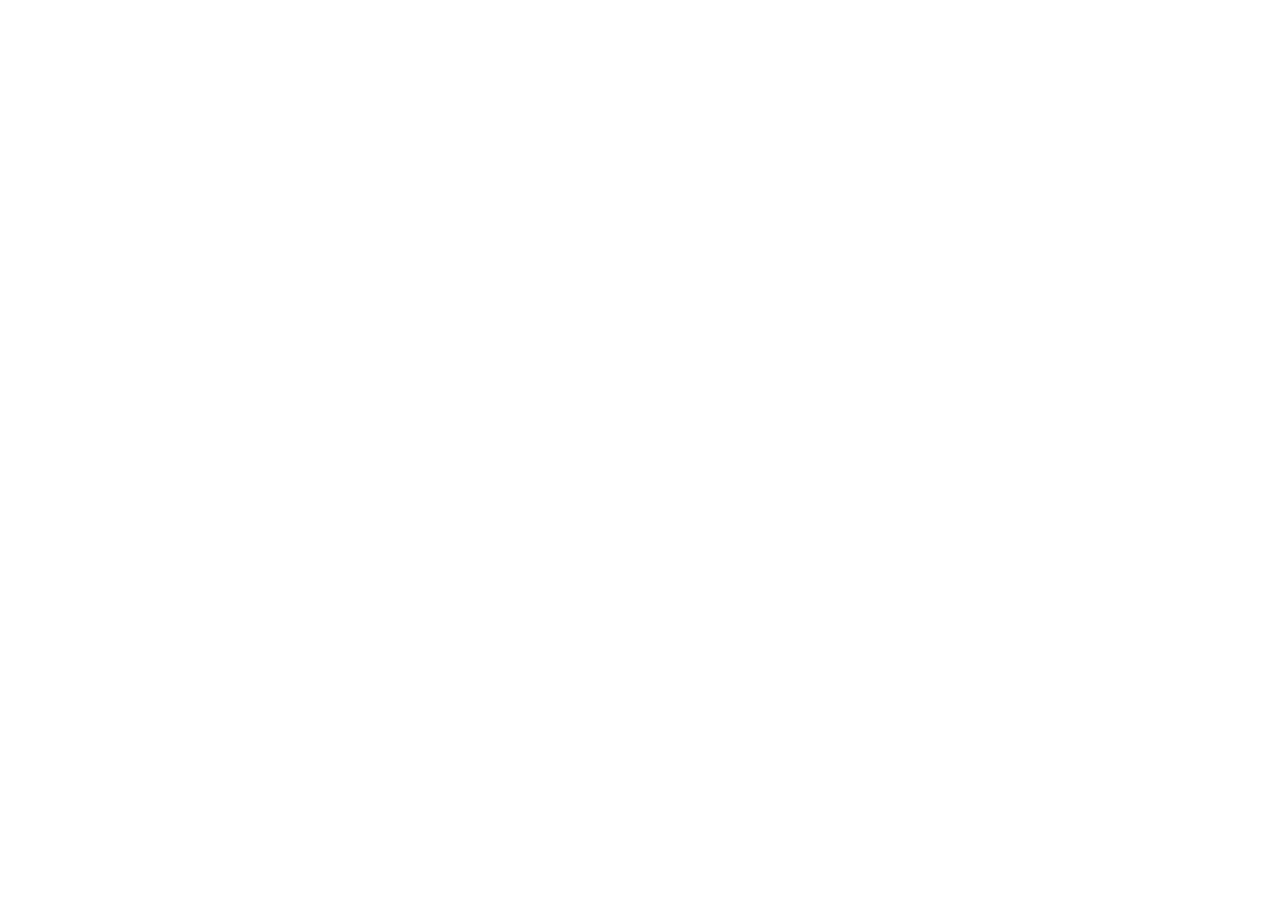
==== index.html @ 5be26786 "Create index.html" ====
<!DOCTYPE html>
<html lang="en">
<head>
  <meta charset="UTF-8" />
  <meta name="viewport" content="width=device-width, initial-scale=1.0" />
  <title>Pharmacy Nexus</title>
  <link rel="preconnect" href="https://fonts.googleapis.com">
  <link rel="preconnect" href="https://fonts.gstatic.com" crossorigin>
  <link href="https://fonts.googleapis.com/css2?family=Manrope:wght@400;500;600;700;800&family=Inter:wght@400;500;600;700&display=swap" rel="stylesheet">
  <link rel="stylesheet" href="./editorial-theme.css" />
</head>
<body data-page="home">
  <div id="site-shell"></div>
  <script src="./app.js"></script>
</body>
</html>
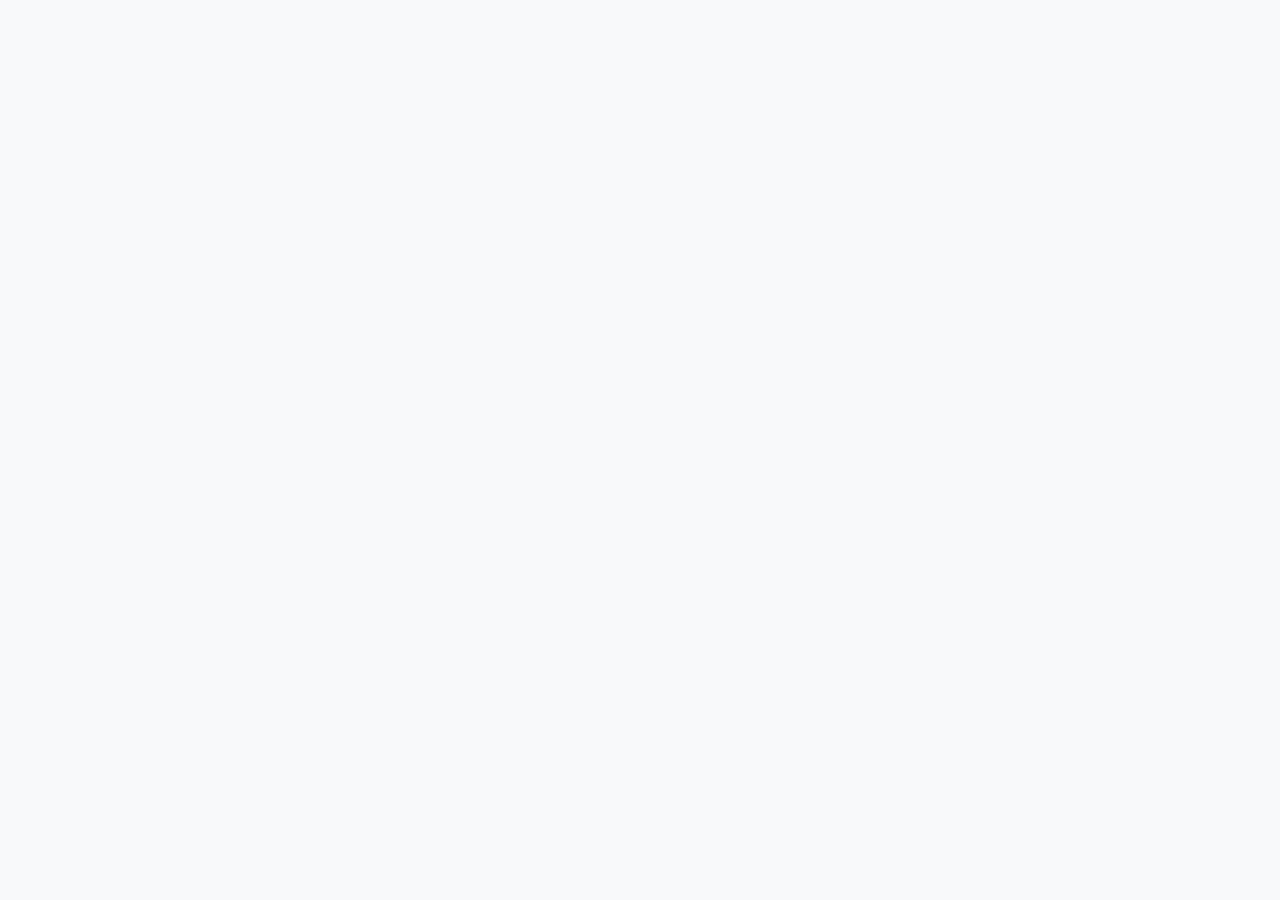
==== commit 13a62168: "Update index.html" ====
--- a/index.html
+++ b/index.html
@@ -4,13 +4,15 @@
   <meta charset="UTF-8" />
   <meta name="viewport" content="width=device-width, initial-scale=1.0" />
   <title>Pharmacy Nexus</title>
+
   <link rel="preconnect" href="https://fonts.googleapis.com">
   <link rel="preconnect" href="https://fonts.gstatic.com" crossorigin>
   <link href="https://fonts.googleapis.com/css2?family=Manrope:wght@400;500;600;700;800&family=Inter:wght@400;500;600;700&display=swap" rel="stylesheet">
-  <link rel="stylesheet" href="./editorial-theme.css" />
+
+  <link rel="stylesheet" href="./assets/css/editorial-theme.css" />
 </head>
 <body data-page="home">
   <div id="site-shell"></div>
-  <script src="./app.js"></script>
+  <script src="./assets/js/app.js"></script>
 </body>
 </html>
--- a/assets/css/editorial-theme.css
+++ b/assets/css/editorial-theme.css
@@ -0,0 +1,727 @@
+:root {
+  --surface: #f8f9fa;
+  --surface-low: #f3f4f5;
+  --surface-lowest: #ffffff;
+  --surface-high: #e7e8e9;
+  --surface-outline: rgba(193, 199, 203, 0.18);
+
+  --primary: #00151b;
+  --primary-container: #002b36;
+  --primary-soft: #406370;
+
+  --text: #191c1d;
+  --text-soft: #41484b;
+  --text-muted: #6b7376;
+
+  --gold: #735c00;
+  --gold-soft: #ffe088;
+
+  --success-bg: #b4e8f9;
+  --success-text: #366978;
+
+  --shadow-ambient: 0 20px 40px rgba(0, 21, 27, 0.06);
+  --shadow-hero: 0 20px 40px rgba(0, 21, 27, 0.10);
+
+  --radius-sm: 14px;
+  --radius-md: 22px;
+  --radius-lg: 28px;
+  --radius-xl: 32px;
+
+  --sidebar-width: 264px;
+  --max-width: 1240px;
+}
+
+* { box-sizing: border-box; }
+html { scroll-behavior: smooth; }
+
+body {
+  margin: 0;
+  background: var(--surface);
+  color: var(--text);
+  font-family: "Inter", sans-serif;
+}
+
+a {
+  color: inherit;
+  text-decoration: none;
+}
+
+button,
+input,
+select,
+textarea {
+  font: inherit;
+}
+
+button {
+  border: 0;
+  cursor: pointer;
+}
+
+img {
+  max-width: 100%;
+  display: block;
+}
+
+/* ===== APP SHELL ===== */
+.editorial-shell {
+  min-height: 100vh;
+  background: var(--surface);
+}
+
+.editorial-sidebar {
+  position: fixed;
+  inset: 0 auto 0 0;
+  width: var(--sidebar-width);
+  background: var(--surface-low);
+  padding: 28px 20px;
+  box-shadow: var(--shadow-ambient);
+  display: flex;
+  flex-direction: column;
+  gap: 18px;
+  z-index: 40;
+}
+
+.editorial-brand h1 {
+  margin: 0;
+  font-family: "Manrope", sans-serif;
+  font-size: 1.1rem;
+  font-weight: 800;
+  letter-spacing: -0.03em;
+  color: var(--primary);
+}
+
+.editorial-brand p {
+  margin: 6px 0 0;
+  font-size: 0.86rem;
+  color: var(--text-soft);
+}
+
+.editorial-nav {
+  display: grid;
+  gap: 8px;
+  margin-top: 10px;
+}
+
+.editorial-nav a {
+  display: flex;
+  align-items: center;
+  justify-content: space-between;
+  gap: 12px;
+  min-height: 48px;
+  padding: 0 14px;
+  border-radius: 16px;
+  color: var(--text-soft);
+  font-weight: 700;
+  transition: background .18s ease, color .18s ease, transform .18s ease;
+}
+
+.editorial-nav a:hover {
+  background: rgba(255,255,255,0.55);
+  color: var(--primary);
+  transform: translateX(2px);
+}
+
+.editorial-nav a.is-active {
+  background: rgba(255,255,255,0.82);
+  color: var(--primary);
+  box-shadow: inset -3px 0 0 var(--gold);
+}
+
+.editorial-sidebar-footer {
+  margin-top: auto;
+  display: grid;
+  gap: 14px;
+}
+
+.editorial-side-btn {
+  min-height: 48px;
+  border-radius: 14px;
+  background: var(--primary);
+  color: white;
+  font-weight: 800;
+  transition: transform .2s ease, box-shadow .2s ease;
+}
+
+.editorial-side-btn:hover {
+  transform: translateY(-1px);
+  box-shadow: 0 0 18px rgba(255, 224, 136, 0.22);
+}
+
+.editorial-profile {
+  display: flex;
+  align-items: center;
+  gap: 10px;
+}
+
+.editorial-avatar {
+  width: 40px;
+  height: 40px;
+  border-radius: 999px;
+  background: linear-gradient(145deg, var(--primary-container), var(--primary));
+}
+
+.editorial-profile-copy strong {
+  display: block;
+  font-size: 0.9rem;
+  color: var(--primary);
+}
+
+.editorial-profile-copy span {
+  display: block;
+  font-size: 0.74rem;
+  color: var(--text-soft);
+}
+
+.editorial-main {
+  margin-left: var(--sidebar-width);
+  min-height: 100vh;
+}
+
+.editorial-topbar {
+  position: sticky;
+  top: 0;
+  z-index: 30;
+  min-height: 72px;
+  display: flex;
+  align-items: center;
+  justify-content: space-between;
+  gap: 18px;
+  padding: 0 28px;
+  background: rgba(248, 249, 250, 0.86);
+  backdrop-filter: blur(18px);
+  border-bottom: 1px solid rgba(193, 199, 203, 0.15);
+}
+
+.editorial-page-meta small {
+  display: block;
+  font-size: 0.72rem;
+  letter-spacing: 0.12em;
+  text-transform: uppercase;
+  color: var(--text-muted);
+  font-weight: 700;
+  margin-bottom: 4px;
+}
+
+.editorial-page-meta strong {
+  display: block;
+  font-family: "Manrope", sans-serif;
+  font-size: 1.05rem;
+  letter-spacing: -0.02em;
+}
+
+.editorial-topbar-actions {
+  display: flex;
+  align-items: center;
+  gap: 10px;
+}
+
+.editorial-icon-btn {
+  width: 40px;
+  height: 40px;
+  border-radius: 999px;
+  background: transparent;
+  color: var(--text-soft);
+}
+
+.editorial-icon-btn:hover {
+  background: rgba(255,255,255,0.75);
+  color: var(--primary);
+}
+
+.editorial-page {
+  width: min(var(--max-width), calc(100% - 40px));
+  margin: 0 auto;
+  padding: 28px 0 48px;
+}
+
+/* ===== HOME ===== */
+.editorial-home {
+  display: grid;
+  gap: 32px;
+}
+
+.editorial-hero {
+  position: relative;
+  overflow: hidden;
+  border-radius: var(--radius-xl);
+  background: radial-gradient(circle at 85% 15%, rgba(255, 224, 136, 0.08), transparent 24%),
+              linear-gradient(135deg, var(--primary) 0%, var(--primary-container) 100%);
+  color: #fff;
+  padding: 38px;
+  box-shadow: var(--shadow-hero);
+}
+
+.editorial-hero-grid {
+  display: grid;
+  grid-template-columns: 1.2fr 0.95fr;
+  gap: 24px;
+  align-items: stretch;
+}
+
+.editorial-kicker {
+  display: inline-flex;
+  margin-bottom: 16px;
+  font-size: 0.76rem;
+  text-transform: uppercase;
+  letter-spacing: 0.14em;
+  color: var(--gold-soft);
+  font-weight: 800;
+  font-family: "Manrope", sans-serif;
+}
+
+.editorial-hero-copy h1 {
+  margin: 0;
+  font-family: "Manrope", sans-serif;
+  font-size: clamp(2.8rem, 6vw, 5rem);
+  line-height: 0.95;
+  letter-spacing: -0.04em;
+}
+
+.editorial-hero-copy p {
+  margin: 18px 0 0;
+  max-width: 720px;
+  font-size: 1.04rem;
+  line-height: 1.75;
+  color: rgba(255,255,255,0.78);
+}
+
+.editorial-hero-actions {
+  display: flex;
+  flex-wrap: wrap;
+  gap: 12px;
+  margin-top: 26px;
+}
+
+.editorial-btn {
+  display: inline-flex;
+  align-items: center;
+  justify-content: center;
+  min-height: 48px;
+  padding: 0 18px;
+  border-radius: 14px;
+  font-weight: 800;
+  transition: transform .2s ease, background .2s ease, color .2s ease, box-shadow .2s ease;
+}
+
+.editorial-btn:hover { transform: translateY(-1px); }
+
+.editorial-btn-light {
+  background: var(--surface-lowest);
+  color: var(--primary);
+}
+
+.editorial-btn-ghost {
+  background: rgba(255,255,255,0.08);
+  color: #fff;
+  border: 1px solid rgba(255,255,255,0.10);
+}
+
+.editorial-btn-dark {
+  background: var(--primary);
+  color: #fff;
+  box-shadow: var(--shadow-ambient);
+}
+
+.editorial-btn-muted {
+  background: var(--surface-low);
+  color: var(--primary);
+}
+
+.editorial-btn-accent {
+  background: linear-gradient(145deg, #ffe088, #cba72f);
+  color: #241a00;
+  box-shadow: 0 12px 24px rgba(201, 167, 47, 0.24);
+}
+
+.editorial-stat-grid {
+  display: grid;
+  grid-template-columns: repeat(2, minmax(0,1fr));
+  gap: 14px;
+}
+
+.editorial-stat-card {
+  border-radius: var(--radius-md);
+  padding: 18px;
+  background: rgba(255,255,255,0.08);
+  backdrop-filter: blur(18px);
+  border: 1px solid rgba(255,255,255,0.08);
+}
+
+.editorial-stat-card strong {
+  display: block;
+  font-family: "Manrope", sans-serif;
+  font-size: 2rem;
+  line-height: 1;
+  margin-top: 10px;
+}
+
+.editorial-stat-label {
+  display: inline-block;
+  font-size: 0.72rem;
+  text-transform: uppercase;
+  letter-spacing: 0.12em;
+  color: rgba(255,255,255,0.70);
+  font-weight: 700;
+}
+
+.editorial-stat-card-wide {
+  grid-column: 1 / -1;
+  display: flex;
+  justify-content: space-between;
+  align-items: flex-end;
+  gap: 16px;
+}
+
+.editorial-streak-bars {
+  display: flex;
+  align-items: end;
+  gap: 5px;
+}
+
+.editorial-streak-bars span {
+  width: 8px;
+  border-radius: 999px;
+  background: var(--gold-soft);
+  box-shadow: 0 0 14px rgba(255,224,136,0.20);
+}
+
+.editorial-streak-bars span:nth-child(1) { height: 26px; opacity: .35; }
+.editorial-streak-bars span:nth-child(2) { height: 36px; opacity: .55; }
+.editorial-streak-bars span:nth-child(3) { height: 46px; opacity: .72; }
+.editorial-streak-bars span:nth-child(4) { height: 58px; }
+
+.editorial-home-grid {
+  display: grid;
+  grid-template-columns: minmax(0, 1.35fr) minmax(300px, 0.78fr);
+  gap: 28px;
+  align-items: start;
+}
+
+.editorial-main-column,
+.editorial-side-column {
+  display: grid;
+  gap: 24px;
+}
+
+.editorial-panel,
+.editorial-side-card,
+.editorial-discipline-card {
+  background: var(--surface-lowest);
+  border-radius: var(--radius-lg);
+  box-shadow: var(--shadow-ambient);
+}
+
+.editorial-panel {
+  padding: 28px;
+}
+
+.editorial-panel-head,
+.editorial-section-head,
+.editorial-side-head {
+  display: flex;
+  align-items: start;
+  justify-content: space-between;
+  gap: 14px;
+  margin-bottom: 18px;
+}
+
+.editorial-panel-head h2,
+.editorial-section-head h2,
+.editorial-side-head h3,
+.editorial-section h2 {
+  margin: 0;
+  font-family: "Manrope", sans-serif;
+  letter-spacing: -0.03em;
+}
+
+.editorial-panel-head p,
+.editorial-section-head p,
+.editorial-side-copy {
+  margin: 6px 0 0;
+  color: var(--text-soft);
+  line-height: 1.65;
+}
+
+.editorial-chip {
+  display: inline-flex;
+  padding: 8px 12px;
+  border-radius: 999px;
+  font-size: 0.72rem;
+  text-transform: uppercase;
+  letter-spacing: 0.12em;
+  font-weight: 800;
+}
+
+.editorial-chip-success {
+  background: var(--success-bg);
+  color: var(--success-text);
+}
+
+.editorial-daily-shell {
+  display: grid;
+  grid-template-columns: minmax(0, 1.1fr) 280px;
+  gap: 20px;
+}
+
+.editorial-daily-question {
+  background: var(--surface-low);
+  border-radius: var(--radius-md);
+  padding: 22px;
+}
+
+.editorial-daily-prompt {
+  margin: 0 0 18px;
+  color: var(--primary);
+  line-height: 1.8;
+  font-size: 1rem;
+}
+
+.editorial-wheel-actions,
+.editorial-daily-launch {
+  display: flex;
+  gap: 12px;
+  flex-wrap: wrap;
+}
+
+.editorial-daily-summary {
+  display: grid;
+  gap: 10px;
+  margin: 18px 0;
+}
+
+.editorial-summary-row {
+  display: flex;
+  justify-content: space-between;
+  gap: 14px;
+  border-radius: 16px;
+  background: var(--surface-lowest);
+  padding: 12px 14px;
+  color: var(--text-soft);
+}
+
+.editorial-summary-row strong { color: var(--primary); }
+
+.editorial-daily-side {
+  display: grid;
+  gap: 16px;
+}
+
+.editorial-wheel-card {
+  background: var(--surface-low);
+  border-radius: var(--radius-md);
+  padding: 20px;
+}
+
+.editorial-wheel-card-accent {
+  background: linear-gradient(145deg, rgba(255,224,136,0.22), rgba(243,244,245,1));
+}
+
+.editorial-wheel-label {
+  font-size: 0.72rem;
+  text-transform: uppercase;
+  letter-spacing: 0.12em;
+  font-weight: 800;
+  color: var(--text-soft);
+}
+
+.editorial-wheel-value {
+  margin-top: 12px;
+  font-family: "Manrope", sans-serif;
+  font-size: 1.5rem;
+  font-weight: 800;
+  color: var(--primary);
+}
+
+.editorial-wheel-number {
+  margin-top: 12px;
+  font-family: "Manrope", sans-serif;
+  font-size: 3rem;
+  line-height: 1;
+  font-weight: 900;
+  color: var(--gold);
+}
+
+.editorial-wheel-meta {
+  margin-top: 10px;
+  color: var(--text-soft);
+  line-height: 1.6;
+}
+
+.editorial-section {
+  display: grid;
+  gap: 18px;
+}
+
+.editorial-link-btn,
+.editorial-side-head a {
+  color: var(--gold);
+  font-weight: 700;
+}
+
+.editorial-discipline-grid {
+  display: grid;
+  grid-template-columns: repeat(2, minmax(0,1fr));
+  gap: 18px;
+}
+
+.editorial-discipline-card {
+  padding: 24px;
+  transition: transform .2s ease, box-shadow .2s ease;
+}
+
+.editorial-discipline-card:hover {
+  transform: translateY(-2px);
+  box-shadow: 0 24px 40px rgba(0, 21, 27, 0.08);
+}
+
+.editorial-discipline-icon {
+  width: 54px;
+  height: 54px;
+  border-radius: 18px;
+  display: grid;
+  place-items: center;
+  font-size: 1.45rem;
+  background: var(--surface-low);
+  margin-bottom: 18px;
+}
+
+.editorial-discipline-card h3 {
+  margin: 0 0 8px;
+  font-family: "Manrope", sans-serif;
+  font-size: 1.28rem;
+  letter-spacing: -0.02em;
+  color: var(--primary);
+}
+
+.editorial-discipline-card p {
+  margin: 0;
+  color: var(--text-soft);
+  line-height: 1.7;
+}
+
+.editorial-card-foot {
+  display: flex;
+  justify-content: space-between;
+  align-items: center;
+  margin-top: 18px;
+  padding-top: 14px;
+  color: var(--gold);
+  font-size: 0.84rem;
+  font-weight: 800;
+  border-top: 1px solid rgba(193, 199, 203, 0.15);
+}
+
+.editorial-side-card {
+  padding: 24px;
+}
+
+.editorial-side-card-soft {
+  background: var(--surface-low);
+}
+
+.editorial-log-list {
+  display: grid;
+  gap: 18px;
+}
+
+.editorial-log-item {
+  display: grid;
+  grid-template-columns: 18px minmax(0,1fr);
+  gap: 12px;
+  align-items: start;
+}
+
+.editorial-log-dot {
+  width: 12px;
+  height: 12px;
+  margin-top: 8px;
+  border-radius: 999px;
+  background: var(--gold-soft);
+  box-shadow: 0 0 0 4px rgba(255,224,136,0.14);
+}
+
+.editorial-log-item strong {
+  display: block;
+  color: var(--primary);
+  margin-bottom: 4px;
+}
+
+.editorial-log-item p {
+  margin: 0;
+  color: var(--text-soft);
+  line-height: 1.6;
+}
+
+.editorial-log-item span {
+  display: block;
+  margin-top: 8px;
+  font-size: 0.72rem;
+  letter-spacing: 0.12em;
+  text-transform: uppercase;
+  color: #71787b;
+  font-weight: 700;
+}
+
+.empty-state {
+  border-radius: 20px;
+  background: var(--surface-low);
+  padding: 18px;
+  color: var(--text-soft);
+}
+
+.message {
+  margin-top: 14px;
+  padding: 12px 14px;
+  border-radius: 14px;
+}
+
+.message.error {
+  background: #ffdad6;
+  color: #93000a;
+}
+
+@media (max-width: 1080px) {
+  .editorial-hero-grid,
+  .editorial-home-grid,
+  .editorial-daily-shell,
+  .editorial-discipline-grid {
+    grid-template-columns: 1fr;
+  }
+}
+
+@media (max-width: 840px) {
+  .editorial-sidebar {
+    display: none;
+  }
+
+  .editorial-main {
+    margin-left: 0;
+  }
+
+  .editorial-page {
+    width: min(var(--max-width), calc(100% - 24px));
+  }
+}
+
+@media (max-width: 640px) {
+  .editorial-hero {
+    padding: 24px;
+    border-radius: 24px;
+  }
+
+  .editorial-panel,
+  .editorial-side-card,
+  .editorial-discipline-card {
+    padding: 18px;
+    border-radius: 22px;
+  }
+
+  .editorial-stat-grid {
+    grid-template-columns: 1fr;
+  }
+
+  .editorial-topbar {
+    padding: 0 16px;
+  }
+}
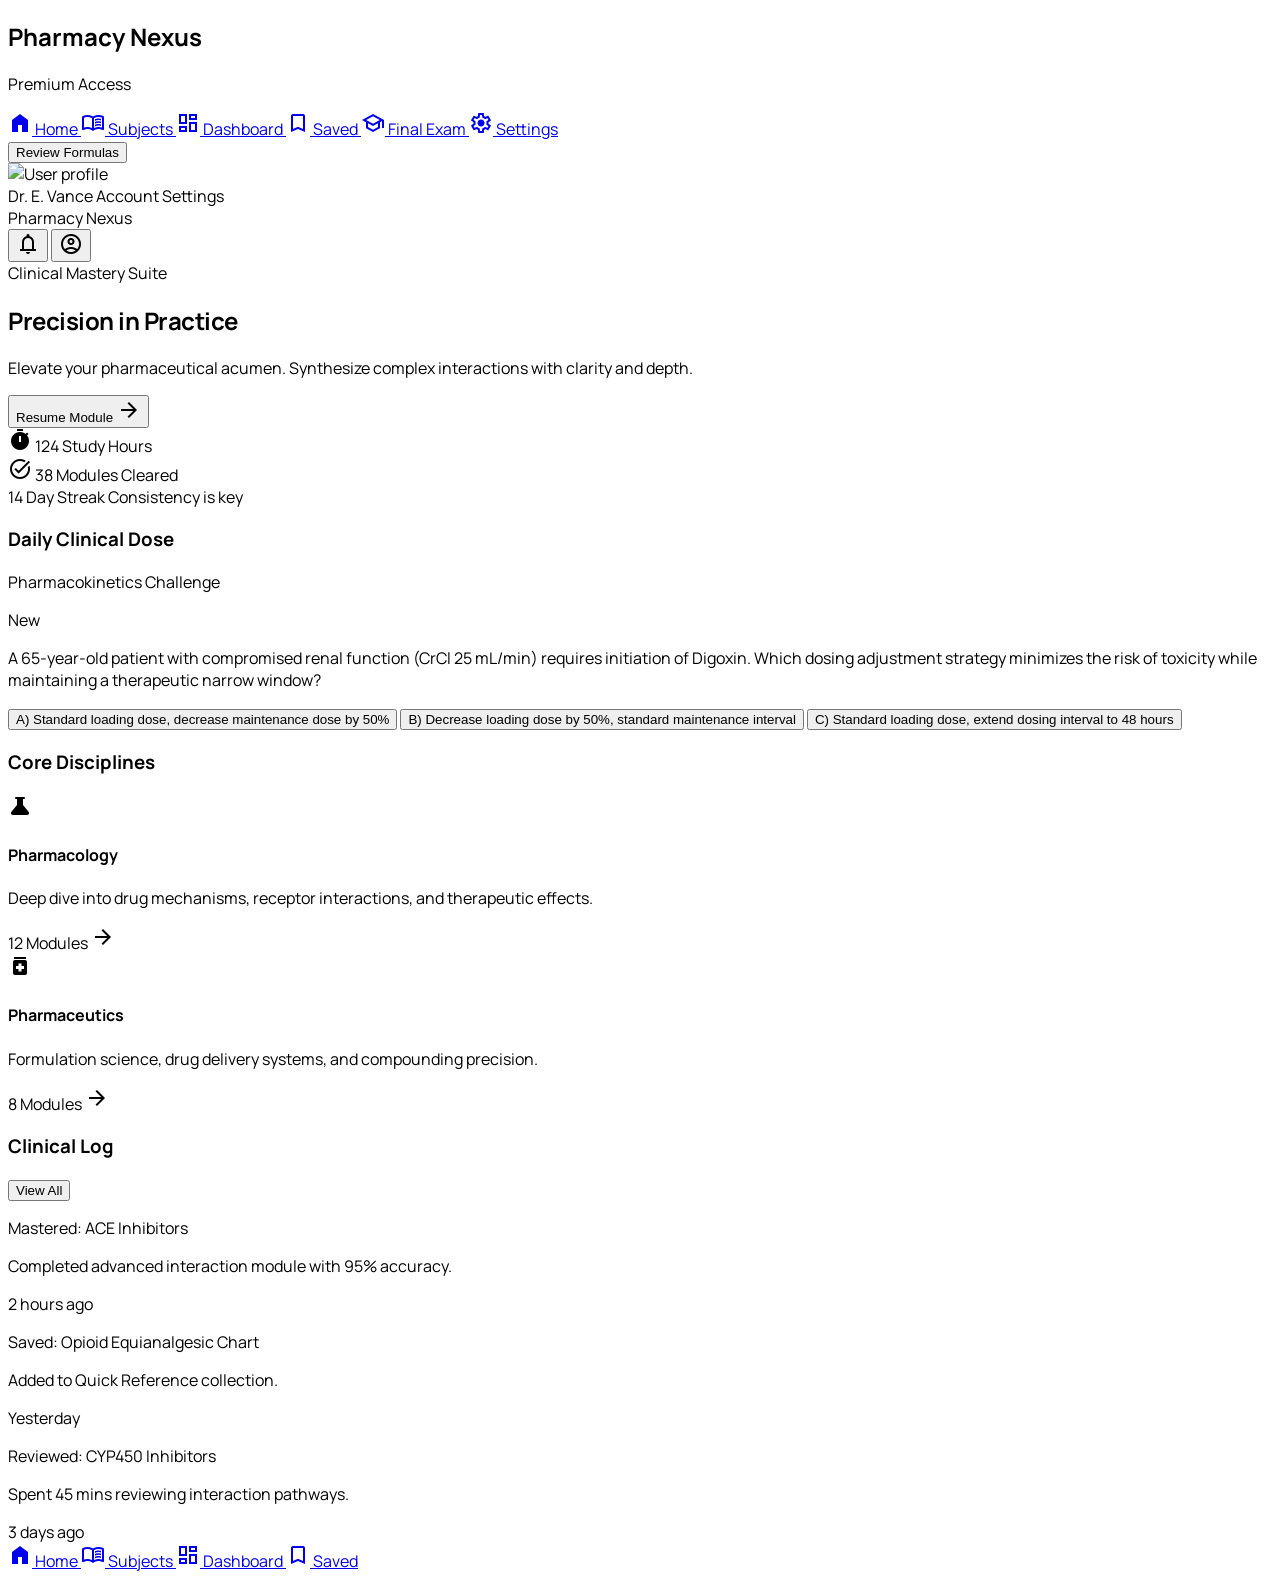
==== commit fa904bff: "Add files via upload" ====
--- a/index.html
+++ b/index.html
@@ -1,18 +1,306 @@
 <!DOCTYPE html>
-<html lang="en">
-<head>
-  <meta charset="UTF-8" />
-  <meta name="viewport" content="width=device-width, initial-scale=1.0" />
-  <title>Pharmacy Nexus</title>
 
-  <link rel="preconnect" href="https://fonts.googleapis.com">
-  <link rel="preconnect" href="https://fonts.gstatic.com" crossorigin>
-  <link href="https://fonts.googleapis.com/css2?family=Manrope:wght@400;500;600;700;800&family=Inter:wght@400;500;600;700&display=swap" rel="stylesheet">
+<html class="light" lang="en"><head>
+<meta charset="utf-8"/>
+<meta content="width=device-width, initial-scale=1.0" name="viewport"/>
+<title>Pharmacy Nexus - Home</title>
+<script src="https://cdn.tailwindcss.com?plugins=forms,container-queries"></script>
+<link href="https://fonts.googleapis.com/css2?family=Manrope:wght@400;500;600;700;800&amp;display=swap" rel="stylesheet"/>
+<link href="https://fonts.googleapis.com/css2?family=Material+Symbols+Outlined:wght,FILL@100..700,0..1&amp;display=swap" rel="stylesheet"/>
+<link href="https://fonts.googleapis.com/css2?family=Material+Symbols+Outlined:wght,FILL@100..700,0..1&amp;display=swap" rel="stylesheet"/>
+<script id="tailwind-config">
+        tailwind.config = {
+            darkMode: "class",
+            theme: {
+                extend: {
+                    "colors": {
+                        "surface-bright": "#f8f9fa",
+                        "on-secondary-container": "#366978",
+                        "surface-container": "#edeeef",
+                        "on-primary-fixed": "#001f28",
+                        "on-tertiary": "#ffffff",
+                        "secondary-container": "#b4e8f9",
+                        "on-error-container": "#93000a",
+                        "surface-container-lowest": "#ffffff",
+                        "tertiary-container": "#cba72f",
+                        "surface-container-low": "#f3f4f5",
+                        "error-container": "#ffdad6",
+                        "tertiary-fixed": "#ffe088",
+                        "surface-dim": "#d9dadb",
+                        "tertiary": "#735c00",
+                        "on-secondary": "#ffffff",
+                        "on-error": "#ffffff",
+                        "background": "#f8f9fa",
+                        "on-tertiary-container": "#4e3d00",
+                        "on-secondary-fixed": "#001f27",
+                        "on-surface-variant": "#41484b",
+                        "secondary-fixed-dim": "#9bcedf",
+                        "secondary-fixed": "#b7ebfc",
+                        "on-tertiary-fixed-variant": "#574500",
+                        "on-primary-container": "#6f93a0",
+                        "outline-variant": "#c1c7cb",
+                        "surface-container-high": "#e7e8e9",
+                        "error": "#ba1a1a",
+                        "primary-fixed": "#c3e8f7",
+                        "primary": "#00151b",
+                        "primary-container": "#002b36",
+                        "on-tertiary-fixed": "#241a00",
+                        "on-secondary-fixed-variant": "#144d5b",
+                        "secondary": "#316574",
+                        "surface-tint": "#406370",
+                        "inverse-surface": "#2e3132",
+                        "inverse-primary": "#a7ccda",
+                        "on-primary": "#ffffff",
+                        "primary-fixed-dim": "#a7ccda",
+                        "on-surface": "#191c1d",
+                        "outline": "#71787b",
+                        "surface": "#f8f9fa",
+                        "on-primary-fixed-variant": "#274c57",
+                        "tertiary-fixed-dim": "#e9c349",
+                        "surface-container-highest": "#e1e3e4",
+                        "inverse-on-surface": "#f0f1f2",
+                        "on-background": "#191c1d",
+                        "surface-variant": "#e1e3e4"
+                    },
+                    "borderRadius": {
+                        "DEFAULT": "1rem",
+                        "lg": "2rem",
+                        "xl": "3rem",
+                        "full": "9999px"
+                    },
+                    "fontFamily": {
+                        "headline": ["Manrope"],
+                        "body": ["Manrope"],
+                        "label": ["Manrope"]
+                    }
+                }
+            }
+        }
+    </script>
+<style>
+        body { font-family: 'Manrope', sans-serif; }
+    </style>
+</head>
+<body data-page="home" class="bg-surface text-on-surface flex min-h-screen">
+<!-- SideNavBar (Desktop) -->
+<nav class="hidden md:flex flex-col h-screen w-64 py-8 px-6 gap-y-4 bg-surface-container-low text-primary fixed left-0 top-0 z-40 transition-colors shadow-[0_20px_40px_rgba(0,21,27,0.06)]">
+<div class="mb-8">
+<h1 class="text-lg font-black text-primary tracking-tighter">Pharmacy Nexus</h1>
+<p class="text-sm font-medium tracking-wide text-on-surface-variant">Premium Access</p>
+</div>
+<div class="flex flex-col gap-2 flex-grow">
+<!-- Active Tab -->
+<a class="flex items-center gap-4 py-3 px-4 rounded-xl bg-surface-container-lowest/50 text-primary font-bold border-r-4 border-tertiary transition-all" href="#">
+<span class="material-symbols-outlined" style="font-variation-settings: 'FILL' 1;">home</span>
+<span class="font-label text-sm tracking-wide">Home</span>
+</a>
+<!-- Inactive Tabs -->
+<a class="flex items-center gap-4 py-3 px-4 rounded-xl text-on-surface-variant hover:bg-surface-container-lowest/50 transition-all" href="#">
+<span class="material-symbols-outlined">menu_book</span>
+<span class="font-label text-sm tracking-wide">Subjects</span>
+</a>
+<a class="flex items-center gap-4 py-3 px-4 rounded-xl text-on-surface-variant hover:bg-surface-container-lowest/50 transition-all" href="#">
+<span class="material-symbols-outlined">dashboard</span>
+<span class="font-label text-sm tracking-wide">Dashboard</span>
+</a>
+<a class="flex items-center gap-4 py-3 px-4 rounded-xl text-on-surface-variant hover:bg-surface-container-lowest/50 transition-all" href="#">
+<span class="material-symbols-outlined">bookmark</span>
+<span class="font-label text-sm tracking-wide">Saved</span>
+</a>
+<a class="flex items-center gap-4 py-3 px-4 rounded-xl text-on-surface-variant hover:bg-surface-container-lowest/50 transition-all" href="#">
+<span class="material-symbols-outlined">school</span>
+<span class="font-label text-sm tracking-wide">Final Exam</span>
+</a>
+<a class="flex items-center gap-4 py-3 px-4 rounded-xl text-on-surface-variant hover:bg-surface-container-lowest/50 transition-all" href="#">
+<span class="material-symbols-outlined">settings</span>
+<span class="font-label text-sm tracking-wide">Settings</span>
+</a>
+</div>
+<div class="mt-auto">
+<button class="w-full bg-primary text-on-primary py-3 rounded-md font-bold tracking-wide hover:scale-95 active:scale-[0.98] transition-transform flex justify-center items-center gap-2 hover:shadow-[0_0_15px_rgba(255,224,136,0.3)]">
+                Review Formulas
+            </button>
+<div class="mt-6 flex items-center gap-3 px-2">
+<img alt="User profile" class="w-10 h-10 rounded-full object-cover" data-alt="Close up portrait of a young professional woman with natural makeup looking confident in a well-lit clinic setting" src="https://lh3.googleusercontent.com/aida-public/[base64]"/>
+<div class="flex flex-col">
+<span class="text-sm font-bold text-primary">Dr. E. Vance</span>
+<span class="text-xs text-on-surface-variant">Account Settings</span>
+</div>
+</div>
+</div>
+</nav>
+<!-- Main Content Area -->
+<main class="flex-1 md:ml-64 relative min-h-screen pb-24 md:pb-0">
+<!-- TopNavBar (Mobile) -->
+<header class="md:hidden flex justify-between items-center w-full px-6 py-4 bg-surface-bright sticky top-0 z-30 font-headline font-bold tracking-tight shadow-[0_2px_10px_rgba(0,21,27,0.05)]">
+<div class="text-xl font-extrabold tracking-tighter text-primary">Pharmacy Nexus</div>
+<div class="flex gap-4 text-on-surface-variant">
+<button class="scale-95 active:scale-[0.98] duration-200 hover:text-primary transition-colors">
+<span class="material-symbols-outlined">notifications</span>
+</button>
+<button class="scale-95 active:scale-[0.98] duration-200 hover:text-primary transition-colors">
+<span class="material-symbols-outlined">account_circle</span>
+</button>
+</div>
+</header>
+<div class="max-w-7xl mx-auto p-6 md:p-12">
+<!-- Hero Section: The Curated Laboratory -->
+<section class="relative rounded-xl bg-gradient-to-br from-primary to-primary-container p-8 md:p-14 overflow-hidden shadow-[0_20px_40px_rgba(0,21,27,0.1)] mb-12">
+<div class="relative z-10 grid grid-cols-1 lg:grid-cols-12 gap-12 items-center">
+<div class="lg:col-span-7 flex flex-col gap-6">
+<span class="font-label text-tertiary-fixed text-sm tracking-widest uppercase">Clinical Mastery Suite</span>
+<h2 class="text-4xl md:text-6xl font-headline font-extrabold text-on-primary tracking-tight leading-tight" style="letter-spacing: -0.02em;">Precision in Practice</h2>
+<p class="text-on-primary/80 font-body text-lg leading-relaxed max-w-2xl">Elevate your pharmaceutical acumen. Synthesize complex interactions with clarity and depth.</p>
+<div class="flex gap-4 mt-4">
+<button class="bg-surface-container-lowest text-primary px-8 py-3 rounded-md font-bold hover:scale-95 transition-transform flex items-center gap-2">
+                                Resume Module <span class="material-symbols-outlined text-sm">arrow_forward</span>
+</button>
+</div>
+</div>
+<!-- Integrated Stats Panel -->
+<div class="lg:col-span-5 grid grid-cols-2 gap-4">
+<div class="bg-surface-container-lowest/10 backdrop-blur-xl p-6 rounded-lg border border-outline-variant/15 flex flex-col gap-2">
+<span class="material-symbols-outlined text-tertiary-fixed mb-2" style="font-variation-settings: 'FILL' 1;">timer</span>
+<span class="text-3xl font-headline font-bold text-on-primary">124</span>
+<span class="text-xs font-label text-on-primary/70 uppercase tracking-wider">Study Hours</span>
+</div>
+<div class="bg-surface-container-lowest/10 backdrop-blur-xl p-6 rounded-lg border border-outline-variant/15 flex flex-col gap-2">
+<span class="material-symbols-outlined text-tertiary-fixed mb-2" style="font-variation-settings: 'FILL' 1;">task_alt</span>
+<span class="text-3xl font-headline font-bold text-on-primary">38</span>
+<span class="text-xs font-label text-on-primary/70 uppercase tracking-wider">Modules Cleared</span>
+</div>
+<div class="col-span-2 bg-surface-container-lowest/10 backdrop-blur-xl p-6 rounded-lg border border-outline-variant/15 flex items-center justify-between">
+<div class="flex flex-col gap-1">
+<span class="text-lg font-headline font-bold text-on-primary">14 Day Streak</span>
+<span class="text-xs font-label text-on-primary/70 uppercase tracking-wider">Consistency is key</span>
+</div>
+<div class="flex gap-1">
+<div class="w-2 h-8 bg-tertiary-fixed rounded-full opacity-40"></div>
+<div class="w-2 h-10 bg-tertiary-fixed rounded-full opacity-60"></div>
+<div class="w-2 h-12 bg-tertiary-fixed rounded-full opacity-80"></div>
+<div class="w-2 h-14 bg-tertiary-fixed rounded-full shadow-[0_0_10px_rgba(255,224,136,0.5)]"></div>
+</div>
+</div>
+</div>
+</div>
+<!-- Abstract Background Element -->
+<div class="absolute -bottom-24 -right-24 w-96 h-96 bg-tertiary-fixed/10 rounded-full blur-3xl pointer-events-none"></div>
+</section>
+<!-- Asymmetrical Layout: Daily Dose & Activity -->
+<div class="grid grid-cols-1 lg:grid-cols-12 gap-8 mb-12">
+<!-- Left Column (Wider) -->
+<div class="lg:col-span-8 flex flex-col gap-8">
+<!-- Daily Challenge -->
+<section class="bg-surface-container-lowest rounded-xl p-8 shadow-[0_20px_40px_rgba(0,21,27,0.04)] relative overflow-hidden">
+<div class="flex justify-between items-start mb-6 relative z-10">
+<div>
+<h3 class="text-2xl font-headline font-bold text-primary tracking-tight mb-1">Daily Clinical Dose</h3>
+<p class="text-on-surface-variant text-sm font-body">Pharmacokinetics Challenge</p>
+</div>
+<span class="bg-secondary-container text-on-secondary-container px-3 py-1 rounded-md text-xs font-label uppercase tracking-widest font-bold">New</span>
+</div>
+<div class="bg-surface-container-low rounded-lg p-6 mb-6 relative z-10 border border-outline-variant/15">
+<p class="font-body text-primary text-lg leading-relaxed mb-4">A 65-year-old patient with compromised renal function (CrCl 25 mL/min) requires initiation of Digoxin. Which dosing adjustment strategy minimizes the risk of toxicity while maintaining a therapeutic narrow window?</p>
+<div class="flex flex-col gap-3">
+<button class="w-full text-left p-4 rounded-md bg-surface border border-outline-variant/20 hover:border-tertiary/50 hover:bg-surface-container-lowest transition-all font-body text-on-surface-variant focus:ring-2 focus:ring-tertiary outline-none">A) Standard loading dose, decrease maintenance dose by 50%</button>
+<button class="w-full text-left p-4 rounded-md bg-surface border border-outline-variant/20 hover:border-tertiary/50 hover:bg-surface-container-lowest transition-all font-body text-on-surface-variant focus:ring-2 focus:ring-tertiary outline-none">B) Decrease loading dose by 50%, standard maintenance interval</button>
+<button class="w-full text-left p-4 rounded-md bg-surface border border-outline-variant/20 hover:border-tertiary/50 hover:bg-surface-container-lowest transition-all font-body text-on-surface-variant focus:ring-2 focus:ring-tertiary outline-none">C) Standard loading dose, extend dosing interval to 48 hours</button>
+</div>
+</div>
+</section>
+<!-- Subject Browsing: Editorial Cards -->
+<section>
+<h3 class="text-xl font-headline font-bold text-primary tracking-tight mb-6 px-2">Core Disciplines</h3>
+<div class="grid grid-cols-1 md:grid-cols-2 gap-6">
+<!-- Card 1 -->
+<div class="bg-surface-container-lowest rounded-xl p-8 shadow-[0_20px_40px_rgba(0,21,27,0.04)] group cursor-pointer hover:-translate-y-1 transition-transform duration-300">
+<div class="w-12 h-12 rounded-lg bg-primary-container text-primary-fixed flex items-center justify-center mb-6 group-hover:scale-110 transition-transform">
+<span class="material-symbols-outlined" style="font-variation-settings: 'FILL' 1;">science</span>
+</div>
+<h4 class="text-xl font-headline font-bold text-primary mb-2">Pharmacology</h4>
+<p class="text-on-surface-variant font-body text-sm leading-relaxed mb-6">Deep dive into drug mechanisms, receptor interactions, and therapeutic effects.</p>
+<div class="flex items-center justify-between border-t border-outline-variant/15 pt-4">
+<span class="text-xs font-label text-tertiary uppercase tracking-wider font-bold">12 Modules</span>
+<span class="material-symbols-outlined text-outline group-hover:text-tertiary transition-colors">arrow_forward</span>
+</div>
+</div>
+<!-- Card 2 -->
+<div class="bg-surface-container-lowest rounded-xl p-8 shadow-[0_20px_40px_rgba(0,21,27,0.04)] group cursor-pointer hover:-translate-y-1 transition-transform duration-300">
+<div class="w-12 h-12 rounded-lg bg-surface-container-high text-on-surface flex items-center justify-center mb-6 group-hover:scale-110 transition-transform">
+<span class="material-symbols-outlined" style="font-variation-settings: 'FILL' 1;">medication</span>
+</div>
+<h4 class="text-xl font-headline font-bold text-primary mb-2">Pharmaceutics</h4>
+<p class="text-on-surface-variant font-body text-sm leading-relaxed mb-6">Formulation science, drug delivery systems, and compounding precision.</p>
+<div class="flex items-center justify-between border-t border-outline-variant/15 pt-4">
+<span class="text-xs font-label text-tertiary uppercase tracking-wider font-bold">8 Modules</span>
+<span class="material-symbols-outlined text-outline group-hover:text-tertiary transition-colors">arrow_forward</span>
+</div>
+</div>
+</div>
+</section>
+</div>
+<!-- Right Column (Narrower) - Activity Feed -->
+<div class="lg:col-span-4">
+<section class="bg-surface-container-low rounded-xl p-6 h-full border border-outline-variant/15 shadow-[0_10px_30px_rgba(0,21,27,0.02)]">
+<div class="flex justify-between items-center mb-8">
+<h3 class="text-lg font-headline font-bold text-primary tracking-tight">Clinical Log</h3>
+<button class="text-tertiary text-sm font-label hover:underline">View All</button>
+</div>
+<div class="flex flex-col gap-6 relative before:absolute before:inset-y-2 before:left-[11px] before:w-[2px] before:bg-outline-variant/20">
+<!-- Log Item -->
+<div class="flex gap-4 relative z-10">
+<div class="w-6 h-6 rounded-full bg-surface-container-lowest border-2 border-tertiary flex items-center justify-center shrink-0 mt-1">
+<div class="w-2 h-2 rounded-full bg-tertiary"></div>
+</div>
+<div>
+<p class="font-body text-sm text-primary font-bold mb-1">Mastered: ACE Inhibitors</p>
+<p class="font-body text-xs text-on-surface-variant leading-relaxed">Completed advanced interaction module with 95% accuracy.</p>
+<span class="text-[10px] font-label text-outline uppercase tracking-widest mt-2 block">2 hours ago</span>
+</div>
+</div>
+<!-- Log Item -->
+<div class="flex gap-4 relative z-10">
+<div class="w-6 h-6 rounded-full bg-surface-container-lowest border-2 border-outline-variant flex items-center justify-center shrink-0 mt-1"></div>
+<div>
+<p class="font-body text-sm text-primary font-bold mb-1">Saved: Opioid Equianalgesic Chart</p>
+<p class="font-body text-xs text-on-surface-variant leading-relaxed">Added to Quick Reference collection.</p>
+<span class="text-[10px] font-label text-outline uppercase tracking-widest mt-2 block">Yesterday</span>
+</div>
+</div>
+<!-- Log Item -->
+<div class="flex gap-4 relative z-10">
+<div class="w-6 h-6 rounded-full bg-surface-container-lowest border-2 border-outline-variant flex items-center justify-center shrink-0 mt-1"></div>
+<div>
+<p class="font-body text-sm text-primary font-bold mb-1">Reviewed: CYP450 Inhibitors</p>
+<p class="font-body text-xs text-on-surface-variant leading-relaxed">Spent 45 mins reviewing interaction pathways.</p>
+<span class="text-[10px] font-label text-outline uppercase tracking-widest mt-2 block">3 days ago</span>
+</div>
+</div>
+</div>
+</section>
+</div>
+</div>
+</div>
+</main>
+<!-- BottomNavBar (Mobile) -->
+<nav class="md:hidden fixed bottom-0 left-0 w-full bg-surface-container-low text-primary flex justify-between px-6 py-3 pb-safe z-40 border-t-0 shadow-[0_-10px_20px_rgba(0,21,27,0.05)]">
+<a class="flex flex-col items-center gap-1 text-tertiary font-bold px-2 py-1 rounded-lg" href="#">
+<span class="material-symbols-outlined" style="font-variation-settings: 'FILL' 1;">home</span>
+<span class="text-[10px] font-label">Home</span>
+</a>
+<a class="flex flex-col items-center gap-1 text-on-surface-variant hover:text-primary px-2 py-1 transition-colors" href="#">
+<span class="material-symbols-outlined">menu_book</span>
+<span class="text-[10px] font-label">Subjects</span>
+</a>
+<a class="flex flex-col items-center gap-1 text-on-surface-variant hover:text-primary px-2 py-1 transition-colors" href="#">
+<span class="material-symbols-outlined">dashboard</span>
+<span class="text-[10px] font-label">Dashboard</span>
+</a>
+<a class="flex flex-col items-center gap-1 text-on-surface-variant hover:text-primary px-2 py-1 transition-colors" href="#">
+<span class="material-symbols-outlined">bookmark</span>
+<span class="text-[10px] font-label">Saved</span>
+</a>
+</nav>
 
-  <link rel="stylesheet" href="./assets/css/editorial-theme.css" />
-</head>
-<body data-page="home">
-  <div id="site-shell"></div>
-  <script src="./assets/js/app.js"></script>
-</body>
-</html>
+<script src="./assets/js/bridge.js"></script>
+</body></html>
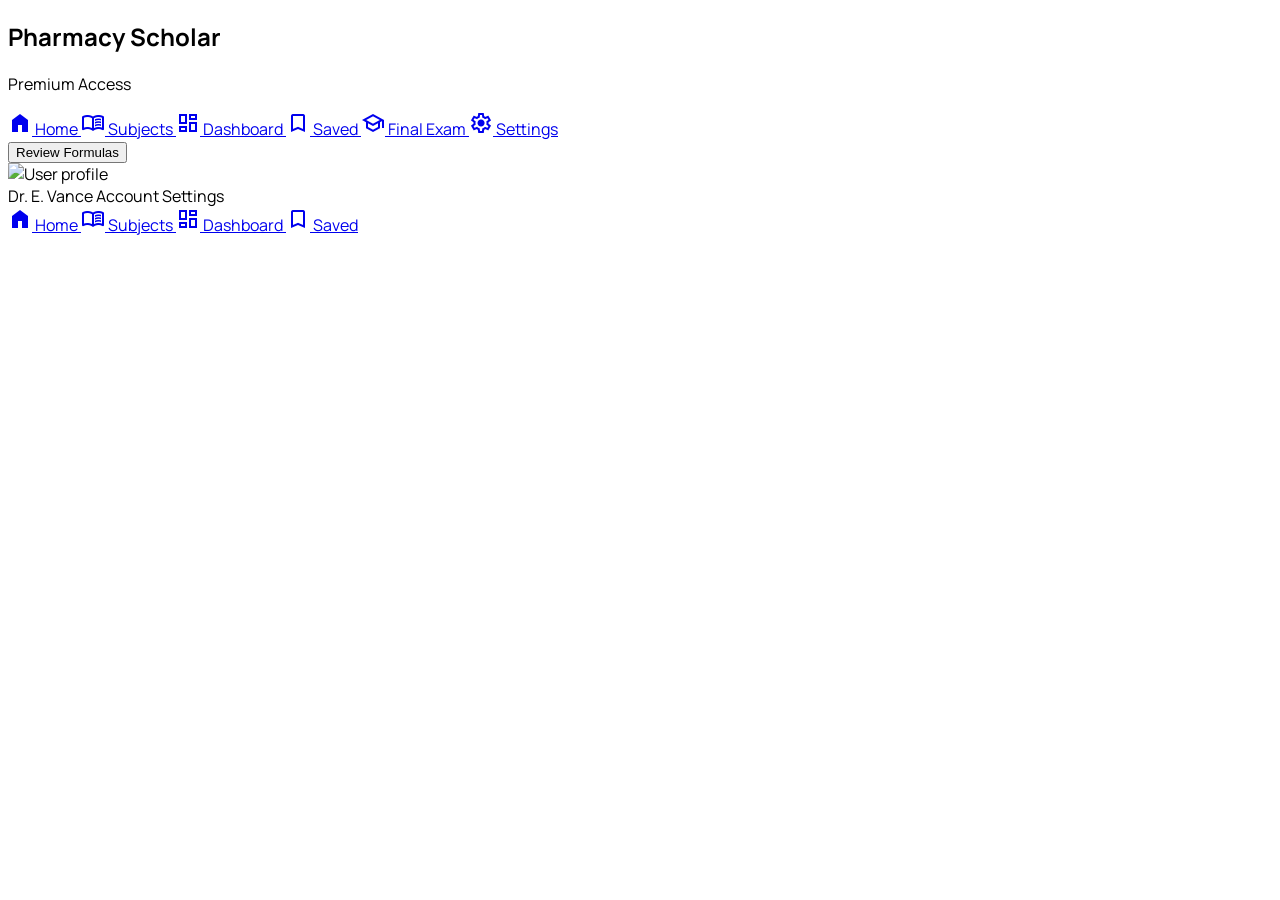
==== commit 5b6cea40: "Add files via upload" ====
--- a/index.html
+++ b/index.html
@@ -3,7 +3,7 @@
 <html class="light" lang="en"><head>
 <meta charset="utf-8"/>
 <meta content="width=device-width, initial-scale=1.0" name="viewport"/>
-<title>Pharmacy Nexus - Home</title>
+<title>Clinical Editorial Premium - Home</title>
 <script src="https://cdn.tailwindcss.com?plugins=forms,container-queries"></script>
 <link href="https://fonts.googleapis.com/css2?family=Manrope:wght@400;500;600;700;800&amp;display=swap" rel="stylesheet"/>
 <link href="https://fonts.googleapis.com/css2?family=Material+Symbols+Outlined:wght,FILL@100..700,0..1&amp;display=swap" rel="stylesheet"/>
@@ -80,12 +80,12 @@
 <style>
         body { font-family: 'Manrope', sans-serif; }
     </style>
-</head>
-<body data-page="home" class="bg-surface text-on-surface flex min-h-screen">
+<link href="./assets/app-mounted.css" rel="stylesheet"/></head>
+<body class="bg-surface text-on-surface flex min-h-screen" data-page="home">
 <!-- SideNavBar (Desktop) -->
 <nav class="hidden md:flex flex-col h-screen w-64 py-8 px-6 gap-y-4 bg-surface-container-low text-primary fixed left-0 top-0 z-40 transition-colors shadow-[0_20px_40px_rgba(0,21,27,0.06)]">
 <div class="mb-8">
-<h1 class="text-lg font-black text-primary tracking-tighter">Pharmacy Nexus</h1>
+<h1 class="text-lg font-black text-primary tracking-tighter">Pharmacy Scholar</h1>
 <p class="text-sm font-medium tracking-wide text-on-surface-variant">Premium Access</p>
 </div>
 <div class="flex flex-col gap-2 flex-grow">
@@ -130,158 +130,7 @@
 </div>
 </nav>
 <!-- Main Content Area -->
-<main class="flex-1 md:ml-64 relative min-h-screen pb-24 md:pb-0">
-<!-- TopNavBar (Mobile) -->
-<header class="md:hidden flex justify-between items-center w-full px-6 py-4 bg-surface-bright sticky top-0 z-30 font-headline font-bold tracking-tight shadow-[0_2px_10px_rgba(0,21,27,0.05)]">
-<div class="text-xl font-extrabold tracking-tighter text-primary">Pharmacy Nexus</div>
-<div class="flex gap-4 text-on-surface-variant">
-<button class="scale-95 active:scale-[0.98] duration-200 hover:text-primary transition-colors">
-<span class="material-symbols-outlined">notifications</span>
-</button>
-<button class="scale-95 active:scale-[0.98] duration-200 hover:text-primary transition-colors">
-<span class="material-symbols-outlined">account_circle</span>
-</button>
-</div>
-</header>
-<div class="max-w-7xl mx-auto p-6 md:p-12">
-<!-- Hero Section: The Curated Laboratory -->
-<section class="relative rounded-xl bg-gradient-to-br from-primary to-primary-container p-8 md:p-14 overflow-hidden shadow-[0_20px_40px_rgba(0,21,27,0.1)] mb-12">
-<div class="relative z-10 grid grid-cols-1 lg:grid-cols-12 gap-12 items-center">
-<div class="lg:col-span-7 flex flex-col gap-6">
-<span class="font-label text-tertiary-fixed text-sm tracking-widest uppercase">Clinical Mastery Suite</span>
-<h2 class="text-4xl md:text-6xl font-headline font-extrabold text-on-primary tracking-tight leading-tight" style="letter-spacing: -0.02em;">Precision in Practice</h2>
-<p class="text-on-primary/80 font-body text-lg leading-relaxed max-w-2xl">Elevate your pharmaceutical acumen. Synthesize complex interactions with clarity and depth.</p>
-<div class="flex gap-4 mt-4">
-<button class="bg-surface-container-lowest text-primary px-8 py-3 rounded-md font-bold hover:scale-95 transition-transform flex items-center gap-2">
-                                Resume Module <span class="material-symbols-outlined text-sm">arrow_forward</span>
-</button>
-</div>
-</div>
-<!-- Integrated Stats Panel -->
-<div class="lg:col-span-5 grid grid-cols-2 gap-4">
-<div class="bg-surface-container-lowest/10 backdrop-blur-xl p-6 rounded-lg border border-outline-variant/15 flex flex-col gap-2">
-<span class="material-symbols-outlined text-tertiary-fixed mb-2" style="font-variation-settings: 'FILL' 1;">timer</span>
-<span class="text-3xl font-headline font-bold text-on-primary">124</span>
-<span class="text-xs font-label text-on-primary/70 uppercase tracking-wider">Study Hours</span>
-</div>
-<div class="bg-surface-container-lowest/10 backdrop-blur-xl p-6 rounded-lg border border-outline-variant/15 flex flex-col gap-2">
-<span class="material-symbols-outlined text-tertiary-fixed mb-2" style="font-variation-settings: 'FILL' 1;">task_alt</span>
-<span class="text-3xl font-headline font-bold text-on-primary">38</span>
-<span class="text-xs font-label text-on-primary/70 uppercase tracking-wider">Modules Cleared</span>
-</div>
-<div class="col-span-2 bg-surface-container-lowest/10 backdrop-blur-xl p-6 rounded-lg border border-outline-variant/15 flex items-center justify-between">
-<div class="flex flex-col gap-1">
-<span class="text-lg font-headline font-bold text-on-primary">14 Day Streak</span>
-<span class="text-xs font-label text-on-primary/70 uppercase tracking-wider">Consistency is key</span>
-</div>
-<div class="flex gap-1">
-<div class="w-2 h-8 bg-tertiary-fixed rounded-full opacity-40"></div>
-<div class="w-2 h-10 bg-tertiary-fixed rounded-full opacity-60"></div>
-<div class="w-2 h-12 bg-tertiary-fixed rounded-full opacity-80"></div>
-<div class="w-2 h-14 bg-tertiary-fixed rounded-full shadow-[0_0_10px_rgba(255,224,136,0.5)]"></div>
-</div>
-</div>
-</div>
-</div>
-<!-- Abstract Background Element -->
-<div class="absolute -bottom-24 -right-24 w-96 h-96 bg-tertiary-fixed/10 rounded-full blur-3xl pointer-events-none"></div>
-</section>
-<!-- Asymmetrical Layout: Daily Dose & Activity -->
-<div class="grid grid-cols-1 lg:grid-cols-12 gap-8 mb-12">
-<!-- Left Column (Wider) -->
-<div class="lg:col-span-8 flex flex-col gap-8">
-<!-- Daily Challenge -->
-<section class="bg-surface-container-lowest rounded-xl p-8 shadow-[0_20px_40px_rgba(0,21,27,0.04)] relative overflow-hidden">
-<div class="flex justify-between items-start mb-6 relative z-10">
-<div>
-<h3 class="text-2xl font-headline font-bold text-primary tracking-tight mb-1">Daily Clinical Dose</h3>
-<p class="text-on-surface-variant text-sm font-body">Pharmacokinetics Challenge</p>
-</div>
-<span class="bg-secondary-container text-on-secondary-container px-3 py-1 rounded-md text-xs font-label uppercase tracking-widest font-bold">New</span>
-</div>
-<div class="bg-surface-container-low rounded-lg p-6 mb-6 relative z-10 border border-outline-variant/15">
-<p class="font-body text-primary text-lg leading-relaxed mb-4">A 65-year-old patient with compromised renal function (CrCl 25 mL/min) requires initiation of Digoxin. Which dosing adjustment strategy minimizes the risk of toxicity while maintaining a therapeutic narrow window?</p>
-<div class="flex flex-col gap-3">
-<button class="w-full text-left p-4 rounded-md bg-surface border border-outline-variant/20 hover:border-tertiary/50 hover:bg-surface-container-lowest transition-all font-body text-on-surface-variant focus:ring-2 focus:ring-tertiary outline-none">A) Standard loading dose, decrease maintenance dose by 50%</button>
-<button class="w-full text-left p-4 rounded-md bg-surface border border-outline-variant/20 hover:border-tertiary/50 hover:bg-surface-container-lowest transition-all font-body text-on-surface-variant focus:ring-2 focus:ring-tertiary outline-none">B) Decrease loading dose by 50%, standard maintenance interval</button>
-<button class="w-full text-left p-4 rounded-md bg-surface border border-outline-variant/20 hover:border-tertiary/50 hover:bg-surface-container-lowest transition-all font-body text-on-surface-variant focus:ring-2 focus:ring-tertiary outline-none">C) Standard loading dose, extend dosing interval to 48 hours</button>
-</div>
-</div>
-</section>
-<!-- Subject Browsing: Editorial Cards -->
-<section>
-<h3 class="text-xl font-headline font-bold text-primary tracking-tight mb-6 px-2">Core Disciplines</h3>
-<div class="grid grid-cols-1 md:grid-cols-2 gap-6">
-<!-- Card 1 -->
-<div class="bg-surface-container-lowest rounded-xl p-8 shadow-[0_20px_40px_rgba(0,21,27,0.04)] group cursor-pointer hover:-translate-y-1 transition-transform duration-300">
-<div class="w-12 h-12 rounded-lg bg-primary-container text-primary-fixed flex items-center justify-center mb-6 group-hover:scale-110 transition-transform">
-<span class="material-symbols-outlined" style="font-variation-settings: 'FILL' 1;">science</span>
-</div>
-<h4 class="text-xl font-headline font-bold text-primary mb-2">Pharmacology</h4>
-<p class="text-on-surface-variant font-body text-sm leading-relaxed mb-6">Deep dive into drug mechanisms, receptor interactions, and therapeutic effects.</p>
-<div class="flex items-center justify-between border-t border-outline-variant/15 pt-4">
-<span class="text-xs font-label text-tertiary uppercase tracking-wider font-bold">12 Modules</span>
-<span class="material-symbols-outlined text-outline group-hover:text-tertiary transition-colors">arrow_forward</span>
-</div>
-</div>
-<!-- Card 2 -->
-<div class="bg-surface-container-lowest rounded-xl p-8 shadow-[0_20px_40px_rgba(0,21,27,0.04)] group cursor-pointer hover:-translate-y-1 transition-transform duration-300">
-<div class="w-12 h-12 rounded-lg bg-surface-container-high text-on-surface flex items-center justify-center mb-6 group-hover:scale-110 transition-transform">
-<span class="material-symbols-outlined" style="font-variation-settings: 'FILL' 1;">medication</span>
-</div>
-<h4 class="text-xl font-headline font-bold text-primary mb-2">Pharmaceutics</h4>
-<p class="text-on-surface-variant font-body text-sm leading-relaxed mb-6">Formulation science, drug delivery systems, and compounding precision.</p>
-<div class="flex items-center justify-between border-t border-outline-variant/15 pt-4">
-<span class="text-xs font-label text-tertiary uppercase tracking-wider font-bold">8 Modules</span>
-<span class="material-symbols-outlined text-outline group-hover:text-tertiary transition-colors">arrow_forward</span>
-</div>
-</div>
-</div>
-</section>
-</div>
-<!-- Right Column (Narrower) - Activity Feed -->
-<div class="lg:col-span-4">
-<section class="bg-surface-container-low rounded-xl p-6 h-full border border-outline-variant/15 shadow-[0_10px_30px_rgba(0,21,27,0.02)]">
-<div class="flex justify-between items-center mb-8">
-<h3 class="text-lg font-headline font-bold text-primary tracking-tight">Clinical Log</h3>
-<button class="text-tertiary text-sm font-label hover:underline">View All</button>
-</div>
-<div class="flex flex-col gap-6 relative before:absolute before:inset-y-2 before:left-[11px] before:w-[2px] before:bg-outline-variant/20">
-<!-- Log Item -->
-<div class="flex gap-4 relative z-10">
-<div class="w-6 h-6 rounded-full bg-surface-container-lowest border-2 border-tertiary flex items-center justify-center shrink-0 mt-1">
-<div class="w-2 h-2 rounded-full bg-tertiary"></div>
-</div>
-<div>
-<p class="font-body text-sm text-primary font-bold mb-1">Mastered: ACE Inhibitors</p>
-<p class="font-body text-xs text-on-surface-variant leading-relaxed">Completed advanced interaction module with 95% accuracy.</p>
-<span class="text-[10px] font-label text-outline uppercase tracking-widest mt-2 block">2 hours ago</span>
-</div>
-</div>
-<!-- Log Item -->
-<div class="flex gap-4 relative z-10">
-<div class="w-6 h-6 rounded-full bg-surface-container-lowest border-2 border-outline-variant flex items-center justify-center shrink-0 mt-1"></div>
-<div>
-<p class="font-body text-sm text-primary font-bold mb-1">Saved: Opioid Equianalgesic Chart</p>
-<p class="font-body text-xs text-on-surface-variant leading-relaxed">Added to Quick Reference collection.</p>
-<span class="text-[10px] font-label text-outline uppercase tracking-widest mt-2 block">Yesterday</span>
-</div>
-</div>
-<!-- Log Item -->
-<div class="flex gap-4 relative z-10">
-<div class="w-6 h-6 rounded-full bg-surface-container-lowest border-2 border-outline-variant flex items-center justify-center shrink-0 mt-1"></div>
-<div>
-<p class="font-body text-sm text-primary font-bold mb-1">Reviewed: CYP450 Inhibitors</p>
-<p class="font-body text-xs text-on-surface-variant leading-relaxed">Spent 45 mins reviewing interaction pathways.</p>
-<span class="text-[10px] font-label text-outline uppercase tracking-widest mt-2 block">3 days ago</span>
-</div>
-</div>
-</div>
-</section>
-</div>
-</div>
-</div>
-</main>
+<main class="flex-1 md:ml-64 relative min-h-screen pb-24 md:pb-0"><div id="pageRoot"></div></main>
 <!-- BottomNavBar (Mobile) -->
 <nav class="md:hidden fixed bottom-0 left-0 w-full bg-surface-container-low text-primary flex justify-between px-6 py-3 pb-safe z-40 border-t-0 shadow-[0_-10px_20px_rgba(0,21,27,0.05)]">
 <a class="flex flex-col items-center gap-1 text-tertiary font-bold px-2 py-1 rounded-lg" href="#">
@@ -301,6 +150,5 @@
 <span class="text-[10px] font-label">Saved</span>
 </a>
 </nav>
-
-<script src="./assets/js/bridge.js"></script>
-</body></html>+<script src="assets/site-router.js"></script>
+<script src="./assets/app-mounted.js"></script></body></html>
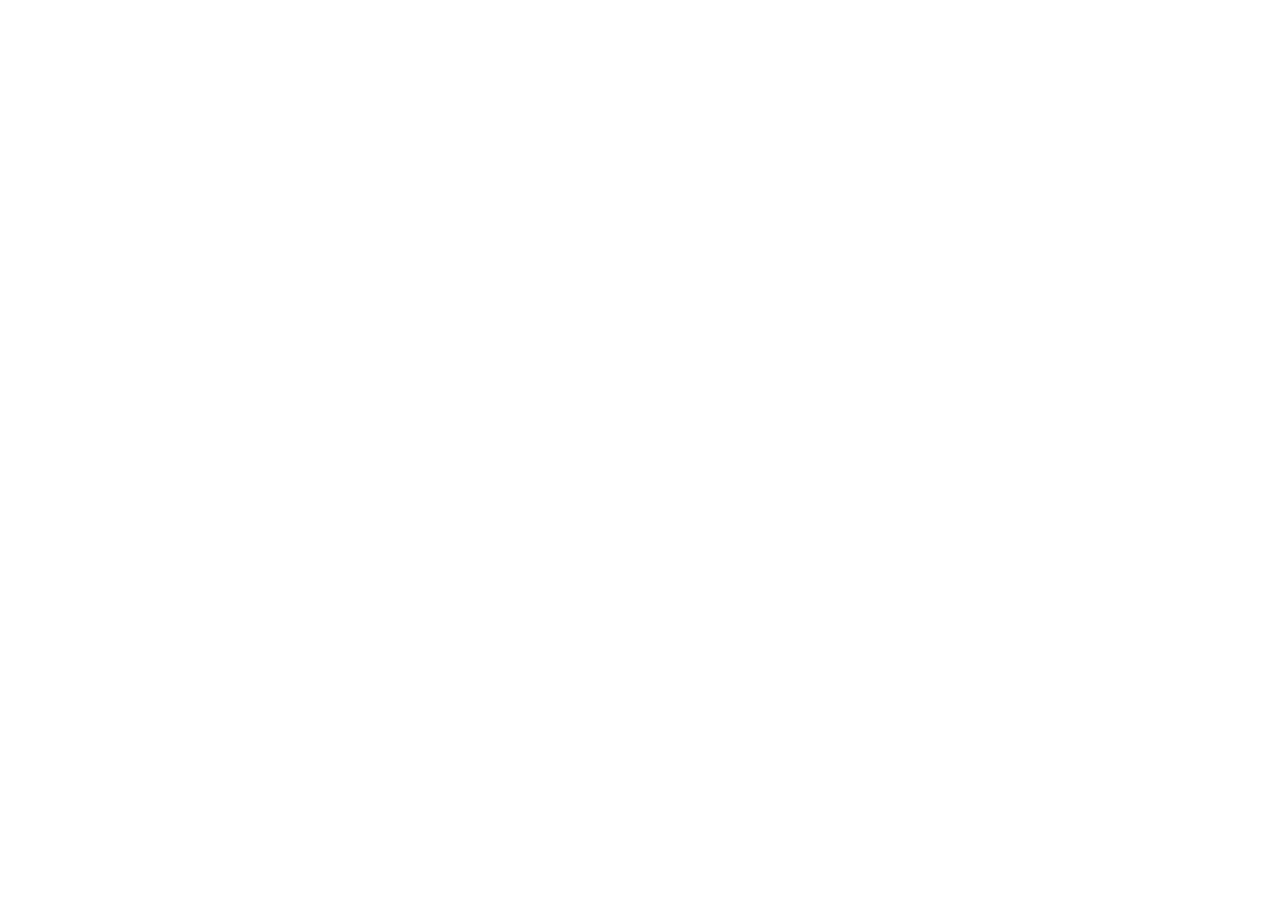
==== commit 452e1bdc: "Add files via upload" ====
--- a/index.html
+++ b/index.html
@@ -1,154 +1,13 @@
 <!DOCTYPE html>
-
-<html class="light" lang="en"><head>
-<meta charset="utf-8"/>
-<meta content="width=device-width, initial-scale=1.0" name="viewport"/>
-<title>Clinical Editorial Premium - Home</title>
-<script src="https://cdn.tailwindcss.com?plugins=forms,container-queries"></script>
-<link href="https://fonts.googleapis.com/css2?family=Manrope:wght@400;500;600;700;800&amp;display=swap" rel="stylesheet"/>
-<link href="https://fonts.googleapis.com/css2?family=Material+Symbols+Outlined:wght,FILL@100..700,0..1&amp;display=swap" rel="stylesheet"/>
-<link href="https://fonts.googleapis.com/css2?family=Material+Symbols+Outlined:wght,FILL@100..700,0..1&amp;display=swap" rel="stylesheet"/>
-<script id="tailwind-config">
-        tailwind.config = {
-            darkMode: "class",
-            theme: {
-                extend: {
-                    "colors": {
-                        "surface-bright": "#f8f9fa",
-                        "on-secondary-container": "#366978",
-                        "surface-container": "#edeeef",
-                        "on-primary-fixed": "#001f28",
-                        "on-tertiary": "#ffffff",
-                        "secondary-container": "#b4e8f9",
-                        "on-error-container": "#93000a",
-                        "surface-container-lowest": "#ffffff",
-                        "tertiary-container": "#cba72f",
-                        "surface-container-low": "#f3f4f5",
-                        "error-container": "#ffdad6",
-                        "tertiary-fixed": "#ffe088",
-                        "surface-dim": "#d9dadb",
-                        "tertiary": "#735c00",
-                        "on-secondary": "#ffffff",
-                        "on-error": "#ffffff",
-                        "background": "#f8f9fa",
-                        "on-tertiary-container": "#4e3d00",
-                        "on-secondary-fixed": "#001f27",
-                        "on-surface-variant": "#41484b",
-                        "secondary-fixed-dim": "#9bcedf",
-                        "secondary-fixed": "#b7ebfc",
-                        "on-tertiary-fixed-variant": "#574500",
-                        "on-primary-container": "#6f93a0",
-                        "outline-variant": "#c1c7cb",
-                        "surface-container-high": "#e7e8e9",
-                        "error": "#ba1a1a",
-                        "primary-fixed": "#c3e8f7",
-                        "primary": "#00151b",
-                        "primary-container": "#002b36",
-                        "on-tertiary-fixed": "#241a00",
-                        "on-secondary-fixed-variant": "#144d5b",
-                        "secondary": "#316574",
-                        "surface-tint": "#406370",
-                        "inverse-surface": "#2e3132",
-                        "inverse-primary": "#a7ccda",
-                        "on-primary": "#ffffff",
-                        "primary-fixed-dim": "#a7ccda",
-                        "on-surface": "#191c1d",
-                        "outline": "#71787b",
-                        "surface": "#f8f9fa",
-                        "on-primary-fixed-variant": "#274c57",
-                        "tertiary-fixed-dim": "#e9c349",
-                        "surface-container-highest": "#e1e3e4",
-                        "inverse-on-surface": "#f0f1f2",
-                        "on-background": "#191c1d",
-                        "surface-variant": "#e1e3e4"
-                    },
-                    "borderRadius": {
-                        "DEFAULT": "1rem",
-                        "lg": "2rem",
-                        "xl": "3rem",
-                        "full": "9999px"
-                    },
-                    "fontFamily": {
-                        "headline": ["Manrope"],
-                        "body": ["Manrope"],
-                        "label": ["Manrope"]
-                    }
-                }
-            }
-        }
-    </script>
-<style>
-        body { font-family: 'Manrope', sans-serif; }
-    </style>
-<link href="./assets/app-mounted.css" rel="stylesheet"/></head>
-<body class="bg-surface text-on-surface flex min-h-screen" data-page="home">
-<!-- SideNavBar (Desktop) -->
-<nav class="hidden md:flex flex-col h-screen w-64 py-8 px-6 gap-y-4 bg-surface-container-low text-primary fixed left-0 top-0 z-40 transition-colors shadow-[0_20px_40px_rgba(0,21,27,0.06)]">
-<div class="mb-8">
-<h1 class="text-lg font-black text-primary tracking-tighter">Pharmacy Scholar</h1>
-<p class="text-sm font-medium tracking-wide text-on-surface-variant">Premium Access</p>
-</div>
-<div class="flex flex-col gap-2 flex-grow">
-<!-- Active Tab -->
-<a class="flex items-center gap-4 py-3 px-4 rounded-xl bg-surface-container-lowest/50 text-primary font-bold border-r-4 border-tertiary transition-all" href="#">
-<span class="material-symbols-outlined" style="font-variation-settings: 'FILL' 1;">home</span>
-<span class="font-label text-sm tracking-wide">Home</span>
-</a>
-<!-- Inactive Tabs -->
-<a class="flex items-center gap-4 py-3 px-4 rounded-xl text-on-surface-variant hover:bg-surface-container-lowest/50 transition-all" href="#">
-<span class="material-symbols-outlined">menu_book</span>
-<span class="font-label text-sm tracking-wide">Subjects</span>
-</a>
-<a class="flex items-center gap-4 py-3 px-4 rounded-xl text-on-surface-variant hover:bg-surface-container-lowest/50 transition-all" href="#">
-<span class="material-symbols-outlined">dashboard</span>
-<span class="font-label text-sm tracking-wide">Dashboard</span>
-</a>
-<a class="flex items-center gap-4 py-3 px-4 rounded-xl text-on-surface-variant hover:bg-surface-container-lowest/50 transition-all" href="#">
-<span class="material-symbols-outlined">bookmark</span>
-<span class="font-label text-sm tracking-wide">Saved</span>
-</a>
-<a class="flex items-center gap-4 py-3 px-4 rounded-xl text-on-surface-variant hover:bg-surface-container-lowest/50 transition-all" href="#">
-<span class="material-symbols-outlined">school</span>
-<span class="font-label text-sm tracking-wide">Final Exam</span>
-</a>
-<a class="flex items-center gap-4 py-3 px-4 rounded-xl text-on-surface-variant hover:bg-surface-container-lowest/50 transition-all" href="#">
-<span class="material-symbols-outlined">settings</span>
-<span class="font-label text-sm tracking-wide">Settings</span>
-</a>
-</div>
-<div class="mt-auto">
-<button class="w-full bg-primary text-on-primary py-3 rounded-md font-bold tracking-wide hover:scale-95 active:scale-[0.98] transition-transform flex justify-center items-center gap-2 hover:shadow-[0_0_15px_rgba(255,224,136,0.3)]">
-                Review Formulas
-            </button>
-<div class="mt-6 flex items-center gap-3 px-2">
-<img alt="User profile" class="w-10 h-10 rounded-full object-cover" data-alt="Close up portrait of a young professional woman with natural makeup looking confident in a well-lit clinic setting" src="https://lh3.googleusercontent.com/aida-public/[base64]"/>
-<div class="flex flex-col">
-<span class="text-sm font-bold text-primary">Dr. E. Vance</span>
-<span class="text-xs text-on-surface-variant">Account Settings</span>
-</div>
-</div>
-</div>
-</nav>
-<!-- Main Content Area -->
-<main class="flex-1 md:ml-64 relative min-h-screen pb-24 md:pb-0"><div id="pageRoot"></div></main>
-<!-- BottomNavBar (Mobile) -->
-<nav class="md:hidden fixed bottom-0 left-0 w-full bg-surface-container-low text-primary flex justify-between px-6 py-3 pb-safe z-40 border-t-0 shadow-[0_-10px_20px_rgba(0,21,27,0.05)]">
-<a class="flex flex-col items-center gap-1 text-tertiary font-bold px-2 py-1 rounded-lg" href="#">
-<span class="material-symbols-outlined" style="font-variation-settings: 'FILL' 1;">home</span>
-<span class="text-[10px] font-label">Home</span>
-</a>
-<a class="flex flex-col items-center gap-1 text-on-surface-variant hover:text-primary px-2 py-1 transition-colors" href="#">
-<span class="material-symbols-outlined">menu_book</span>
-<span class="text-[10px] font-label">Subjects</span>
-</a>
-<a class="flex flex-col items-center gap-1 text-on-surface-variant hover:text-primary px-2 py-1 transition-colors" href="#">
-<span class="material-symbols-outlined">dashboard</span>
-<span class="text-[10px] font-label">Dashboard</span>
-</a>
-<a class="flex flex-col items-center gap-1 text-on-surface-variant hover:text-primary px-2 py-1 transition-colors" href="#">
-<span class="material-symbols-outlined">bookmark</span>
-<span class="text-[10px] font-label">Saved</span>
-</a>
-</nav>
-<script src="assets/site-router.js"></script>
-<script src="./assets/app-mounted.js"></script></body></html>+<html lang="en">
+<head>
+  <meta charset="UTF-8" />
+  <meta name="viewport" content="width=device-width, initial-scale=1.0" />
+  <title>Pharmacy Nexus</title>
+  <link rel="stylesheet" href="styles.css" />
+</head>
+<body data-page="home">
+  <div id="app"></div>
+  <script src="app.js"></script>
+</body>
+</html>
